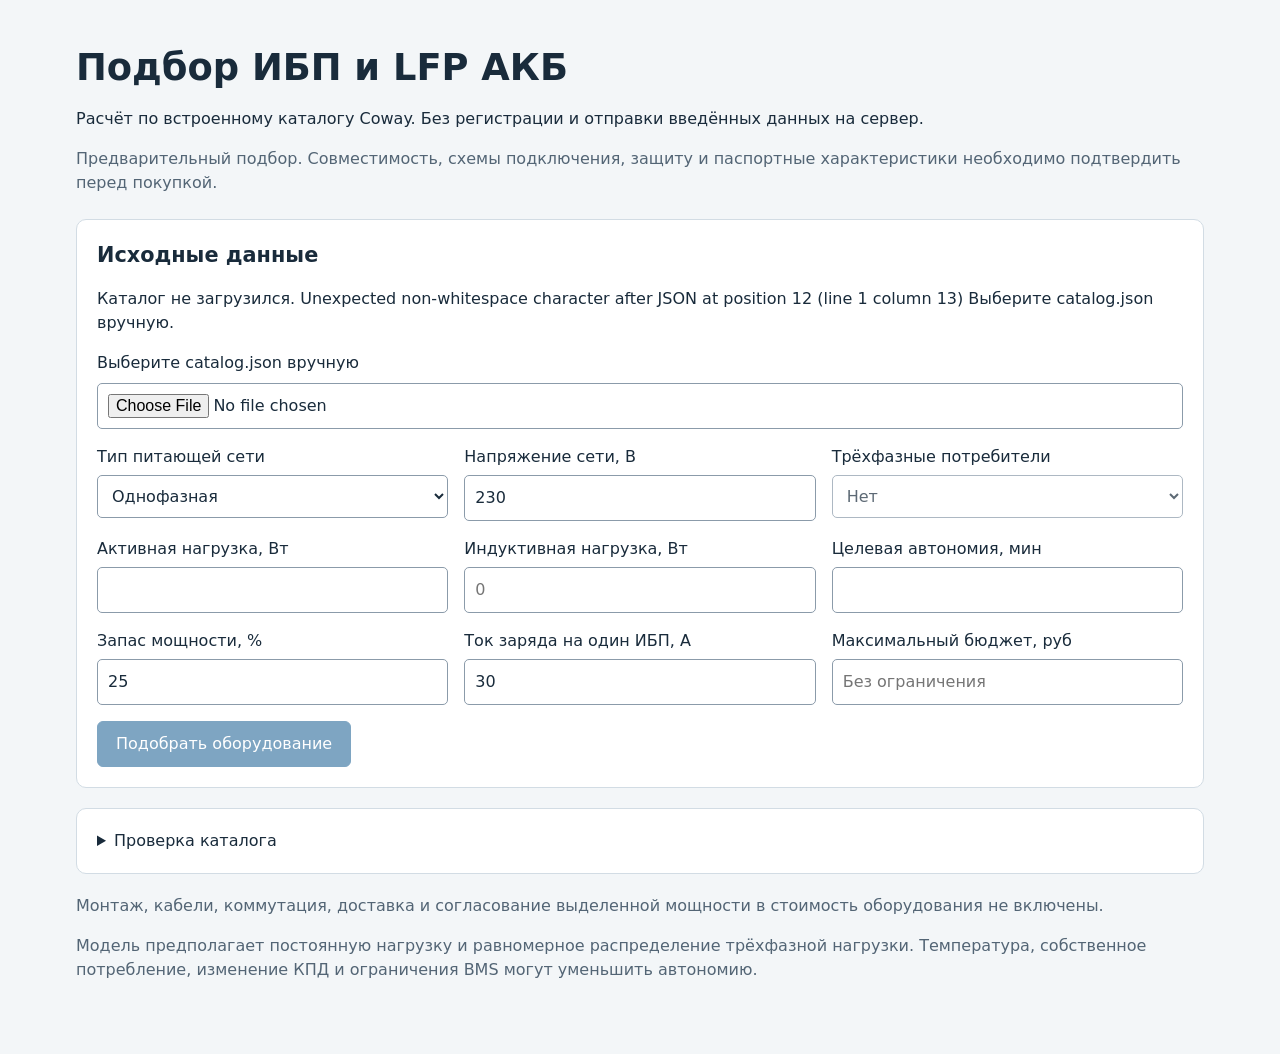
==== index.html @ 337a78bf "Add files via upload" ====
<!doctype html>
<html lang="ru">
<head>
  <meta charset="utf-8">
  <meta name="viewport" content="width=device-width, initial-scale=1">
  <meta name="description" content="Предварительный подбор ИБП Coway и LFP аккумуляторов по мощности, автономии и бюджету.">
  <title>Подбор ИБП и LFP АКБ</title>
  <link rel="stylesheet" href="style.css">
  <script defer src="calc.js"></script>
  <script defer src="app.js"></script>
</head>
<body>
  <main class="container">
    <header>
      <h1>Подбор ИБП и LFP АКБ</h1>
      <p>Расчёт по встроенному каталогу Coway. Без регистрации и отправки введённых данных на сервер.</p>
      <p class="muted">Предварительный подбор. Совместимость, схемы подключения, защиту и паспортные характеристики необходимо подтвердить перед покупкой.</p>
    </header>

    <section class="panel" aria-labelledby="input-title">
      <h2 id="input-title">Исходные данные</h2>
      <p id="catalog-status" role="status">Загрузка каталога…</p>
      <div id="manual-catalog" hidden>
        <label for="catalog-file">Выберите catalog.json вручную</label>
        <input id="catalog-file" type="file" accept=".json,application/json">
      </div>

      <form id="form" novalidate>
        <div class="form-grid">
          <div class="field">
            <label for="network">Тип питающей сети</label>
            <select id="network" name="network">
              <option value="1">Однофазная</option>
              <option value="3">Трёхфазная</option>
            </select>
            <span class="error" id="error-network"></span>
          </div>
          <div class="field">
            <label for="voltage">Напряжение сети, В</label>
            <input id="voltage" name="voltage" type="number" value="230" min="100" max="500" step="any" aria-describedby="error-voltage">
            <span class="error" id="error-voltage"></span>
          </div>
          <div class="field">
            <label for="threePhaseLoad">Трёхфазные потребители</label>
            <select id="threePhaseLoad" name="threePhaseLoad" disabled>
              <option value="no">Нет</option>
              <option value="yes">Есть</option>
            </select>
            <span class="error" id="error-threePhaseLoad"></span>
          </div>
          <div class="field">
            <label for="activeW">Активная нагрузка, Вт</label>
            <input id="activeW" name="activeW" type="number" min="0" step="any" required aria-describedby="error-activeW">
            <span class="error" id="error-activeW"></span>
          </div>
          <div class="field">
            <label for="inductiveW">Индуктивная нагрузка, Вт</label>
            <input id="inductiveW" name="inductiveW" type="number" min="0" step="any" placeholder="0" aria-describedby="error-inductiveW">
            <span class="error" id="error-inductiveW"></span>
          </div>
          <div class="field">
            <label for="minutes">Целевая автономия, мин</label>
            <input id="minutes" name="minutes" type="number" min="0" step="any" required aria-describedby="error-minutes">
            <span class="error" id="error-minutes"></span>
          </div>
          <div class="field">
            <label for="reservePct">Запас мощности, %</label>
            <input id="reservePct" name="reservePct" type="number" value="25" min="0" max="100" step="any" aria-describedby="error-reservePct">
            <span class="error" id="error-reservePct"></span>
          </div>
          <div class="field">
            <label for="chargeA">Ток заряда на один ИБП, А</label>
            <input id="chargeA" name="chargeA" type="number" value="30" min="0" step="any" aria-describedby="error-chargeA">
            <span class="error" id="error-chargeA"></span>
          </div>
          <div class="field">
            <label for="budgetRub">Максимальный бюджет, руб</label>
            <input id="budgetRub" name="budgetRub" type="number" min="0" step="any" placeholder="Без ограничения" aria-describedby="error-budgetRub">
            <span class="error" id="error-budgetRub"></span>
          </div>
        </div>
        <div id="input-errors" class="error" role="alert" hidden></div>
        <button id="calculate" type="submit" disabled>Подобрать оборудование</button>
      </form>
    </section>

    <details class="panel">
      <summary>Проверка каталога</summary>
      <div id="catalog-check"></div>
      <p><a href="catalog-tool.html">Редактирование каталога и цен</a></p>
    </details>

    <section id="results" hidden aria-live="polite">
      <div class="panel">
        <h2>Требования к системе</h2>
        <div id="requirements"></div>
      </div>
      <p id="result-message" role="status"></p>
      <div id="variants" class="cards"></div>
      <details id="rejections" class="panel">
        <summary>Причины отказа и ограничения</summary>
        <div id="rejection-list"></div>
      </details>
      <button id="copy" type="button">Скопировать результат</button>
      <p id="copy-status" role="status"></p>
      <textarea id="copy-fallback" readonly hidden aria-label="Результат для ручного копирования"></textarea>
    </section>

    <footer>
      <p>Монтаж, кабели, коммутация, доставка и согласование выделенной мощности в стоимость оборудования не включены.</p>
      <p>Модель предполагает постоянную нагрузку и равномерное распределение трёхфазной нагрузки. Температура, собственное потребление, изменение КПД и ограничения BMS могут уменьшить автономию.</p>
    </footer>
  </main>
</body>
</html>
---- style.css ----
:root {
  color-scheme: light;
  font-family: system-ui, -apple-system, "Segoe UI", sans-serif;
  color: #192b3b;
  background: #f3f6f8;
  line-height: 1.5;
}
* { box-sizing: border-box; }
body { margin: 0; }
.container { max-width: 1160px; margin: auto; padding: 24px 16px 48px; }
h1 { font-size: clamp(1.6rem, 4vw, 2.3rem); margin: 0 0 12px; }
h2 { font-size: 1.3rem; margin: 0 0 16px; }
h3 { font-size: 1.12rem; margin: 14px 0; }
p { margin: 10px 0 16px; }
header, footer { margin: 16px 0 24px; }
.panel, .card {
  background: white;
  border: 1px solid #d2dce4;
  border-radius: 10px;
  padding: 20px;
  margin-bottom: 20px;
}
.form-grid { display: grid; grid-template-columns: repeat(3, 1fr); gap: 16px; }
.field { display: flex; flex-direction: column; gap: 6px; }
label { display: block; }
input, select, textarea, button { font: inherit; }
input, select, textarea {
  width: 100%;
  border: 1px solid #8b9baa;
  border-radius: 5px;
  padding: 10px;
  color: inherit;
  background: white;
}
input[type="checkbox"] { width: auto; }
input[type="file"] { margin: 8px 0 16px; }
textarea { min-height: 220px; font-family: ui-monospace, monospace; font-size: .9rem; }
button {
  background: #155c91;
  border: 1px solid #155c91;
  color: white;
  border-radius: 6px;
  padding: 10px 18px;
  margin-top: 16px;
  cursor: pointer;
}
button:disabled { opacity: .55; cursor: not-allowed; }
a { color: #135b91; overflow-wrap: anywhere; }
:focus-visible { outline: 3px solid #df9400; outline-offset: 3px; }
.error { color: #a21e29; font-size: .92rem; }
.error:empty { display: none; }
[aria-invalid="true"] { border-color: #a21e29; }
.muted, footer { color: #536575; }
summary { cursor: pointer; }
.cards { display: grid; grid-template-columns: repeat(auto-fit, minmax(min(100%, 340px), 1fr)); gap: 18px; }
.card { margin-bottom: 0; overflow-wrap: anywhere; }
.card.fail { border-top: 5px solid #a21e29; }
.card.pass { border-top: 5px solid #217353; }
.badges { display: flex; flex-wrap: wrap; gap: 6px; }
.badge { background: #e7eff5; padding: 3px 8px; border-radius: 4px; font-size: .85rem; }
dl { margin: 0; }
.metric { padding: 8px 0; border-bottom: 1px solid #e9eef2; }
dt { color: #536575; font-size: .9rem; }
dd { margin: 2px 0 0; white-space: pre-line; }
.warning { color: #825210; background: #fff7e4; padding: 10px; border-radius: 5px; }
.warning p { margin: 5px 0; }
.requirement-grid { display: grid; grid-template-columns: repeat(3, 1fr); gap: 0 20px; }
.table-wrap { overflow-x: auto; }
table { width: 100%; border-collapse: collapse; margin-top: 16px; }
th, td { text-align: left; border-bottom: 1px solid #d2dce4; padding: 8px; vertical-align: top; }
td input[type="number"] { min-width: 130px; }
.tool-actions { display: flex; gap: 12px; flex-wrap: wrap; }
[hidden] { display: none !important; }
@media (max-width: 760px) {
  .form-grid, .requirement-grid { grid-template-columns: 1fr 1fr; }
}
@media (max-width: 480px) {
  .form-grid, .requirement-grid { grid-template-columns: 1fr; }
  .panel, .card { padding: 16px; }
}
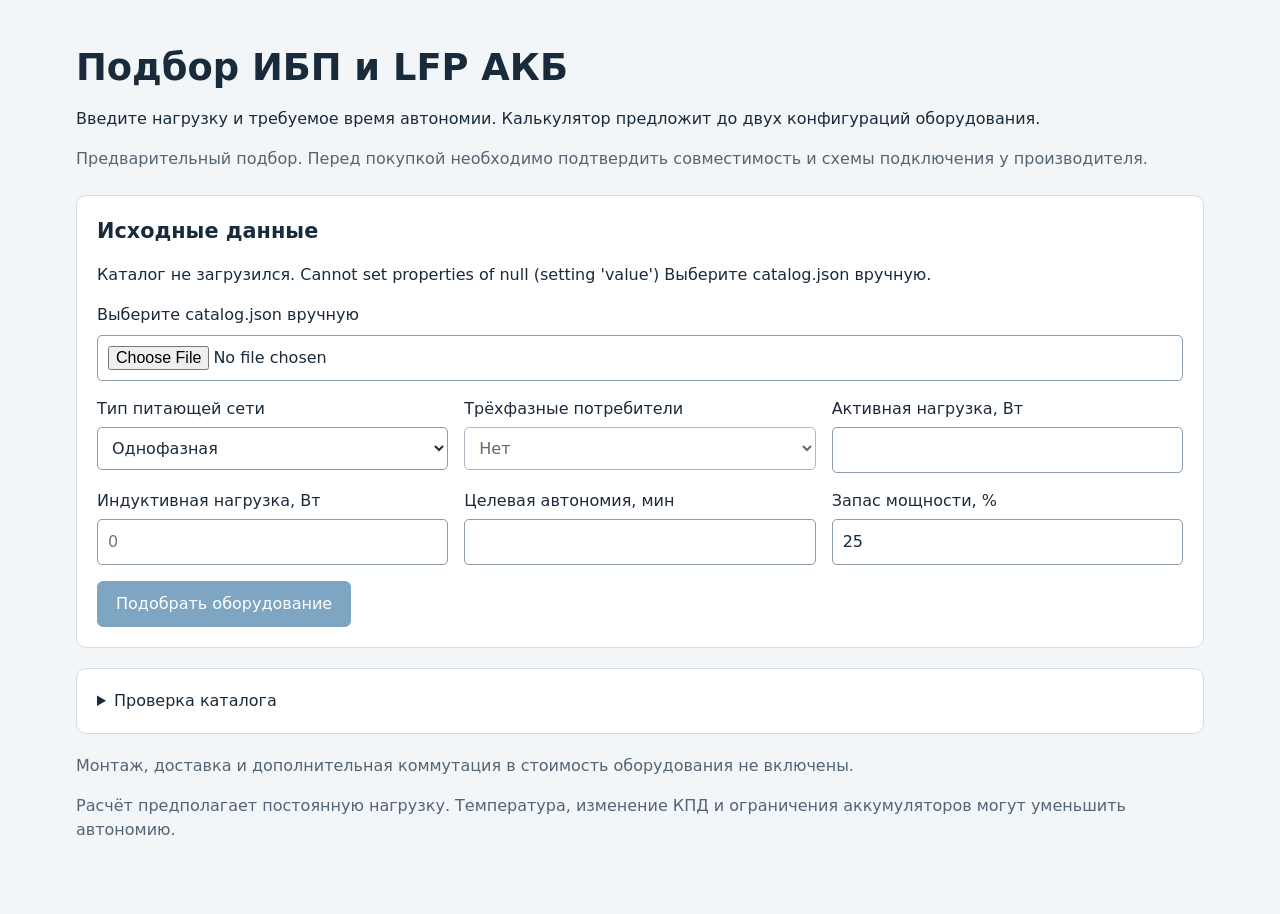
==== commit 70806bca: "Update index.html урезанная карточка выдачи" ====
--- a/index.html
+++ b/index.html
@@ -3,7 +3,7 @@
 <head>
   <meta charset="utf-8">
   <meta name="viewport" content="width=device-width, initial-scale=1">
-  <meta name="description" content="Предварительный подбор ИБП Coway и LFP аккумуляторов по мощности, автономии и бюджету.">
+  <meta name="description" content="Подбор ИБП Coway и LFP аккумуляторов по нагрузке и времени автономии.">
   <title>Подбор ИБП и LFP АКБ</title>
   <link rel="stylesheet" href="style.css">
   <script defer src="calc.js"></script>
@@ -13,13 +13,14 @@
   <main class="container">
     <header>
       <h1>Подбор ИБП и LFP АКБ</h1>
-      <p>Расчёт по встроенному каталогу Coway. Без регистрации и отправки введённых данных на сервер.</p>
-      <p class="muted">Предварительный подбор. Совместимость, схемы подключения, защиту и паспортные характеристики необходимо подтвердить перед покупкой.</p>
+      <p>Введите нагрузку и требуемое время автономии. Калькулятор предложит до двух конфигураций оборудования.</p>
+      <p class="muted">Предварительный подбор. Перед покупкой необходимо подтвердить совместимость и схемы подключения у производителя.</p>
     </header>
 
     <section class="panel" aria-labelledby="input-title">
       <h2 id="input-title">Исходные данные</h2>
       <p id="catalog-status" role="status">Загрузка каталога…</p>
+
       <div id="manual-catalog" hidden>
         <label for="catalog-file">Выберите catalog.json вручную</label>
         <input id="catalog-file" type="file" accept=".json,application/json">
@@ -35,11 +36,7 @@
             </select>
             <span class="error" id="error-network"></span>
           </div>
-          <div class="field">
-            <label for="voltage">Напряжение сети, В</label>
-            <input id="voltage" name="voltage" type="number" value="230" min="100" max="500" step="any" aria-describedby="error-voltage">
-            <span class="error" id="error-voltage"></span>
-          </div>
+
           <div class="field">
             <label for="threePhaseLoad">Трёхфазные потребители</label>
             <select id="threePhaseLoad" name="threePhaseLoad" disabled>
@@ -48,37 +45,32 @@
             </select>
             <span class="error" id="error-threePhaseLoad"></span>
           </div>
+
           <div class="field">
             <label for="activeW">Активная нагрузка, Вт</label>
             <input id="activeW" name="activeW" type="number" min="0" step="any" required aria-describedby="error-activeW">
             <span class="error" id="error-activeW"></span>
           </div>
+
           <div class="field">
             <label for="inductiveW">Индуктивная нагрузка, Вт</label>
             <input id="inductiveW" name="inductiveW" type="number" min="0" step="any" placeholder="0" aria-describedby="error-inductiveW">
             <span class="error" id="error-inductiveW"></span>
           </div>
+
           <div class="field">
             <label for="minutes">Целевая автономия, мин</label>
             <input id="minutes" name="minutes" type="number" min="0" step="any" required aria-describedby="error-minutes">
             <span class="error" id="error-minutes"></span>
           </div>
+
           <div class="field">
             <label for="reservePct">Запас мощности, %</label>
             <input id="reservePct" name="reservePct" type="number" value="25" min="0" max="100" step="any" aria-describedby="error-reservePct">
             <span class="error" id="error-reservePct"></span>
           </div>
-          <div class="field">
-            <label for="chargeA">Ток заряда на один ИБП, А</label>
-            <input id="chargeA" name="chargeA" type="number" value="30" min="0" step="any" aria-describedby="error-chargeA">
-            <span class="error" id="error-chargeA"></span>
-          </div>
-          <div class="field">
-            <label for="budgetRub">Максимальный бюджет, руб</label>
-            <input id="budgetRub" name="budgetRub" type="number" min="0" step="any" placeholder="Без ограничения" aria-describedby="error-budgetRub">
-            <span class="error" id="error-budgetRub"></span>
-          </div>
         </div>
+
         <div id="input-errors" class="error" role="alert" hidden></div>
         <button id="calculate" type="submit" disabled>Подобрать оборудование</button>
       </form>
@@ -95,21 +87,24 @@
         <h2>Требования к системе</h2>
         <div id="requirements"></div>
       </div>
+
       <p id="result-message" role="status"></p>
       <div id="variants" class="cards"></div>
+
       <details id="rejections" class="panel">
         <summary>Причины отказа и ограничения</summary>
         <div id="rejection-list"></div>
       </details>
+
       <button id="copy" type="button">Скопировать результат</button>
       <p id="copy-status" role="status"></p>
       <textarea id="copy-fallback" readonly hidden aria-label="Результат для ручного копирования"></textarea>
     </section>
 
     <footer>
-      <p>Монтаж, кабели, коммутация, доставка и согласование выделенной мощности в стоимость оборудования не включены.</p>
-      <p>Модель предполагает постоянную нагрузку и равномерное распределение трёхфазной нагрузки. Температура, собственное потребление, изменение КПД и ограничения BMS могут уменьшить автономию.</p>
+      <p>Монтаж, доставка и дополнительная коммутация в стоимость оборудования не включены.</p>
+      <p>Расчёт предполагает постоянную нагрузку. Температура, изменение КПД и ограничения аккумуляторов могут уменьшить автономию.</p>
     </footer>
   </main>
 </body>
-</html>+</html>
